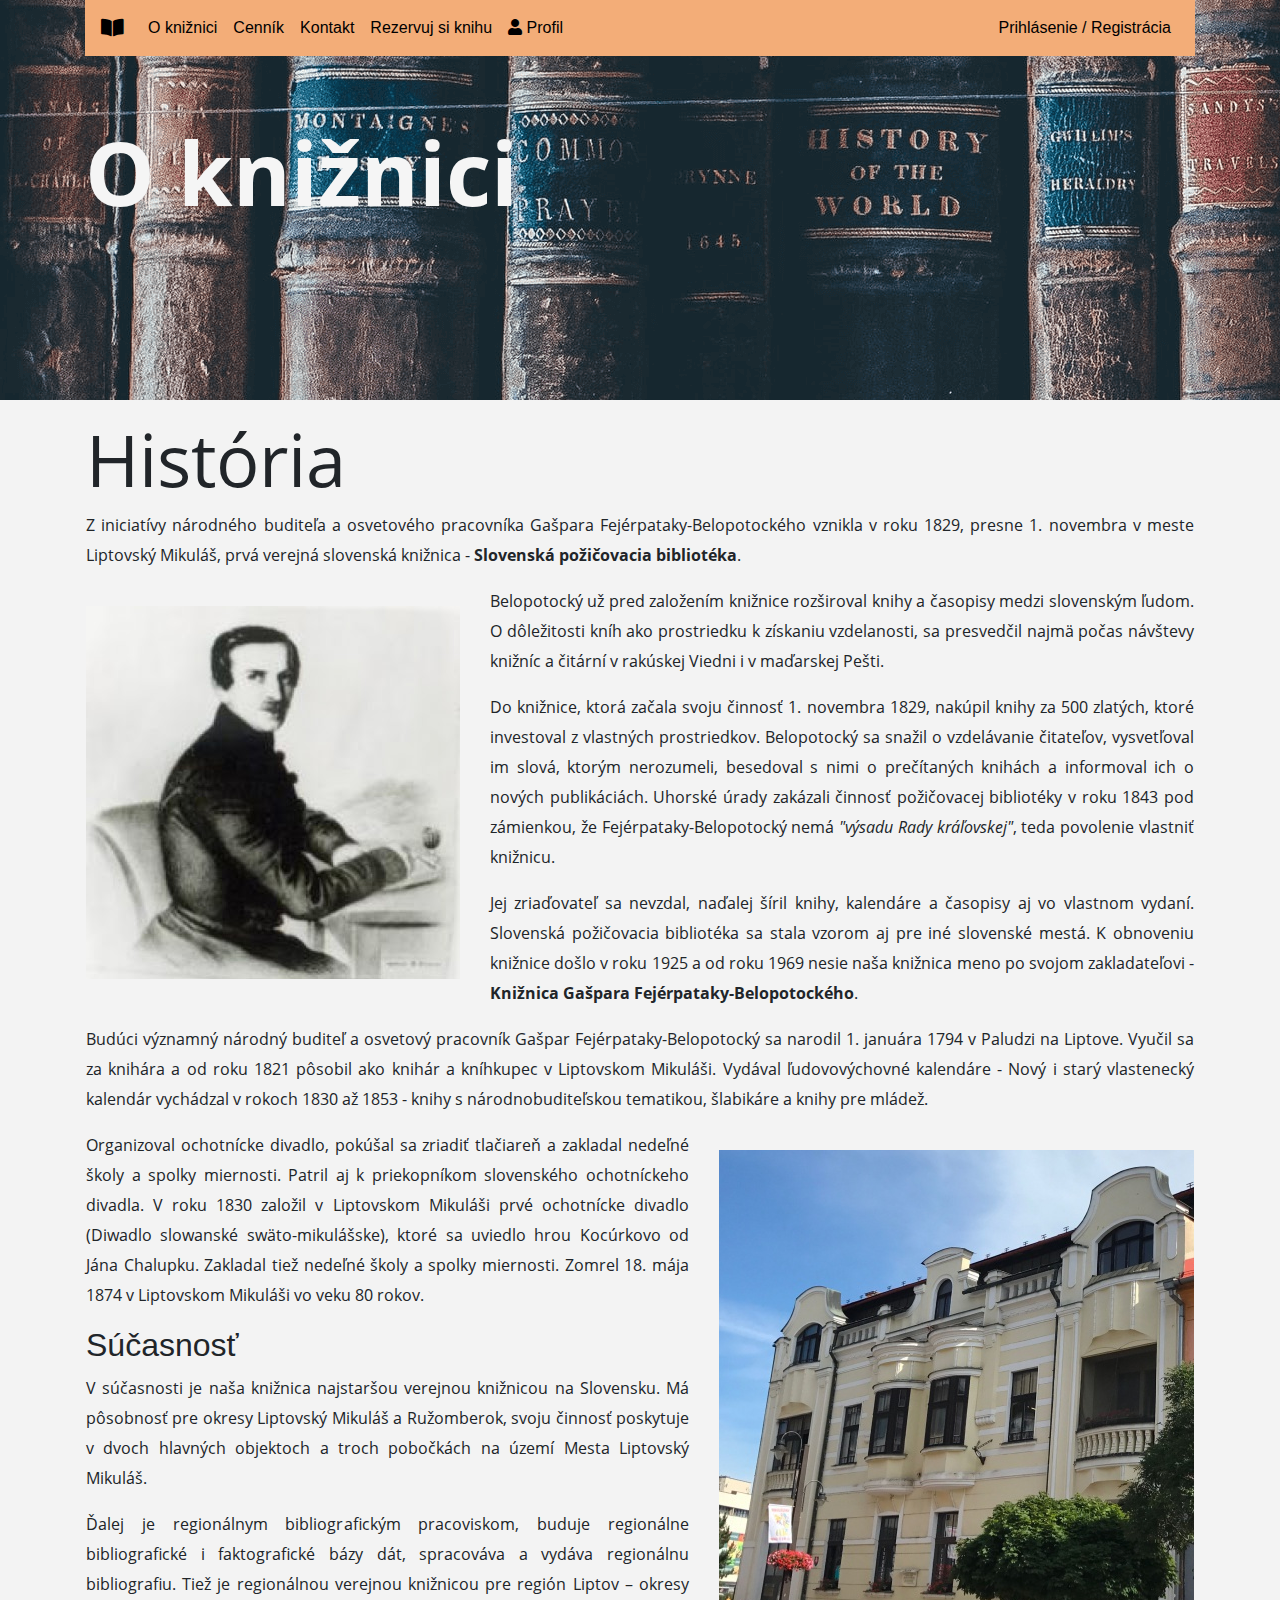
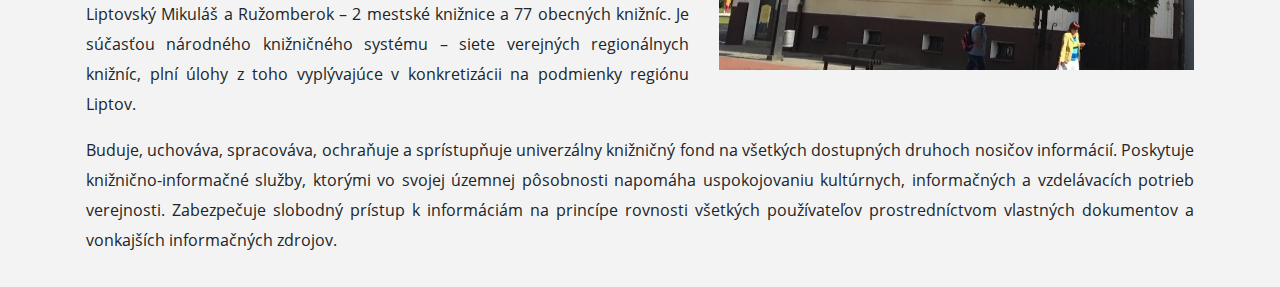
==== about_page.html @ b8bdd4e9 "Pridana stranka o kniznici." ====
<!DOCTYPE html>
<html lang="sk">
<head>
    <meta charset="UTF-8">
    <meta name="viewport" content="width=device-width, initial-scale=1">
    <title>Knižnica</title>
    <link rel="stylesheet" href="bootstrap-4.5.3-dist/css/bootstrap.min.css">
    <link href="fontawesome-free-5.15.1-web/css/fontawesome.css" rel="stylesheet">
    <link href="fontawesome-free-5.15.1-web/css/brands.css" rel="stylesheet">
    <link href="fontawesome-free-5.15.1-web/css/solid.css" rel="stylesheet">
    <link rel="stylesheet" href="css/main_page.css">
    <link rel="stylesheet" href="css/about_page.css">
</head>
<body>
<div id="banner">
    <div class="container">
        <nav class="navbar navbar-expand-md myNavbar">
            <a href="index.html" class="navbar-brand">
                <i class="fas fa-book-open"></i>
            </a>
            <button type="button" class="navbar-toggler" data-toggle="collapse" data-target="#navbarCollapse">
                <i class="fas fa-bars"></i>
            </button>

            <div class="collapse navbar-collapse" id="navbarCollapse">
                <div class="navbar-nav">
                    <a href="#" class="nav-item nav-link active">O knižnici</a>
                    <a href="#" class="nav-item nav-link">Cenník</a>
                    <a href="#" class="nav-item nav-link">Kontakt</a>
                    <a href="reserve_page.html" class="nav-item nav-link">Rezervuj si knihu</a>
                    <a href="profil_page.html" class="nav-item nav-link"> <i class="fas fa-user"></i> Profil </a>
                </div>
                <div class="navbar-nav ml-auto">
                    <a href="login_page.html" class="nav-item nav-link">Prihlásenie / Registrácia</a>
                </div>
            </div>
        </nav>
    </div>

    <div class="jumbotron jumbotron-fluid  bg-transparent">
        <div class="container">
            <h1 class="display-2 bannerText">O knižnici</h1>
        </div>
    </div>
</div>

<div class="container p-3">
    <h1 class="display-3">História</h1>
    <p>
        Z iniciatívy národného buditeľa a osvetového pracovníka Gašpara Fejérpataky-Belopotockého vznikla
        v roku 1829, presne 1. novembra v meste Liptovský Mikuláš,
        prvá verejná slovenská knižnica - <strong>Slovenská požičovacia bibliotéka</strong>.
    </p>
    <aside class="myPictureLeft">
        <img src="img/belopotocky.png" alt="belopotocky" class="img-fluid">
    </aside>
    <p>
        Belopotocký už pred založením knižnice rozširoval knihy a časopisy medzi slovenským ľudom. O dôležitosti kníh
        ako prostriedku k získaniu vzdelanosti, sa presvedčil najmä počas návštevy
        knižníc a čitární v rakúskej Viedni i v maďarskej Pešti.
    </p>
    <p>
        Do knižnice, ktorá začala svoju činnosť 1. novembra 1829, nakúpil knihy za 500 zlatých,
        ktoré investoval z vlastných prostriedkov. Belopotocký sa snažil o vzdelávanie čitateľov,
        vysvetľoval im slová, ktorým nerozumeli, besedoval s nimi o prečítaných knihách a informoval ich o nových publikáciách.
        Uhorské úrady zakázali činnosť požičovacej
        bibliotéky v roku 1843 pod zámienkou, že Fejérpataky-Belopotocký nemá <i>"výsadu Rady kráľovskej"</i>,
        teda povolenie vlastniť knižnicu.
    </p>
    <p>
        Jej zriaďovateľ sa nevzdal, naďalej šíril knihy, kalendáre a časopisy aj vo vlastnom vydaní.
        Slovenská požičovacia bibliotéka sa stala vzorom aj pre iné slovenské mestá. K obnoveniu knižnice
        došlo v roku 1925 a od roku 1969 nesie naša knižnica meno po svojom zakladateľovi - <b>Knižnica Gašpara
        Fejérpataky-Belopotockého</b>.
    </p>
    <p>
        Budúci významný národný buditeľ a osvetový pracovník Gašpar Fejérpataky-Belopotocký sa narodil
        1. januára 1794 v Paludzi na Liptove. Vyučil sa za knihára a od roku 1821 pôsobil ako knihár
        a kníhkupec v Liptovskom Mikuláši. Vydával ľudovovýchovné kalendáre - Nový i starý vlastenecký
        kalendár vychádzal v rokoch 1830 až 1853 - knihy s národnobuditeľskou tematikou, šlabikáre a knihy
        pre mládež.
    </p>
    <aside class="myPictureRight">
        <img src="img/libraryBuilding.png" alt="kniznica" class="img-fluid">
    </aside>
    <p>
        Organizoval ochotnícke divadlo, pokúšal sa zriadiť tlačiareň a zakladal nedeľné školy
        a spolky miernosti.
        Patril aj k priekopníkom slovenského ochotníckeho divadla. V roku 1830 založil v Liptovskom Mikuláši
        prvé ochotnícke divadlo (Diwadlo slowanské swäto-mikulášske), ktoré sa uviedlo hrou Kocúrkovo od Jána Chalupku.
        Zakladal tiež nedeľné školy a spolky miernosti. Zomrel 18. mája 1874 v Liptovskom Mikuláši vo veku 80 rokov.
    </p>

    <h2>Súčasnosť</h2>

    <p>
        V súčasnosti je naša knižnica najstaršou verejnou knižnicou na Slovensku.
        Má pôsobnosť pre okresy Liptovský Mikuláš a Ružomberok, svoju činnosť poskytuje v dvoch hlavných objektoch
        a troch pobočkách na území Mesta Liptovský Mikuláš.
    </p>

    <p>
        Ďalej je regionálnym bibliografickým pracoviskom, buduje regionálne bibliografické i faktografické bázy dát,
        spracováva a vydáva regionálnu bibliografiu. Tiež je regionálnou verejnou knižnicou pre región Liptov – okresy
        Liptovský Mikuláš a Ružomberok – 2 mestské knižnice a 77 obecných knižníc.
        Je súčasťou národného knižničného systému – siete verejných regionálnych knižníc, plní úlohy z toho vyplývajúce
        v konkretizácii na podmienky regiónu Liptov.
    </p>

    <p>
        Buduje, uchováva, spracováva, ochraňuje a sprístupňuje univerzálny knižničný fond na všetkých dostupných
        druhoch nosičov informácií.
        Poskytuje knižnično-informačné služby, ktorými vo svojej územnej pôsobnosti napomáha uspokojovaniu kultúrnych,
        informačných a vzdelávacích potrieb verejnosti.
        Zabezpečuje slobodný prístup k informáciám na princípe rovnosti všetkých používateľov prostredníctvom vlastných dokumentov
        a vonkajších informačných zdrojov.
    </p>

</div>

<!-- Text bol prevzaty z https://www.teraz.sk/magazin/fejerpataky-belopotocky-biblioteka/104081-clanok.html?combinedGlobalTab_webmagazin=1 -->
<!-- Sucasny stav bol prevzaty z http://www.zilinskazupa.sk/sk/samosprava/urad-zsk/odbor-kultury/kulturne-organizacie/kulturne-organizacie-posobnosti-zsk/liptovska-kniznica-gaspara-fejerpataky-belopotockeho-liptovskom-mikulasi.html -->



<script src="jquery/jquery-3.5.1.slim.min.js"></script>
<script src="https://cdnjs.cloudflare.com/ajax/libs/popper.js/1.12.9/umd/popper.min.js" integrity="sha384-ApNbgh9B+Y1QKtv3Rn7W3mgPxhU9K/ScQsAP7hUibX39j7fakFPskvXusvfa0b4Q" crossorigin="anonymous"></script>
<script src="bootstrap-4.5.3-dist/js/bootstrap.bundle.min.js"></script>
</body>
</html>
---- fontawesome-free-5.15.1-web/css/brands.css ----
/*!
 * Font Awesome Free 5.15.1 by @fontawesome - https://fontawesome.com
 * License - https://fontawesome.com/license/free (Icons: CC BY 4.0, Fonts: SIL OFL 1.1, Code: MIT License)
 */
@font-face {
  font-family: 'Font Awesome 5 Brands';
  font-style: normal;
  font-weight: 400;
  font-display: block;
  src: url("../webfonts/fa-brands-400.eot");
  src: url("../webfonts/fa-brands-400.eot?#iefix") format("embedded-opentype"), url("../webfonts/fa-brands-400.woff2") format("woff2"), url("../webfonts/fa-brands-400.woff") format("woff"), url("../webfonts/fa-brands-400.ttf") format("truetype"), url("../webfonts/fa-brands-400.svg#fontawesome") format("svg"); }

.fab {
  font-family: 'Font Awesome 5 Brands';
  font-weight: 400; }
---- fontawesome-free-5.15.1-web/css/solid.css ----
/*!
 * Font Awesome Free 5.15.1 by @fontawesome - https://fontawesome.com
 * License - https://fontawesome.com/license/free (Icons: CC BY 4.0, Fonts: SIL OFL 1.1, Code: MIT License)
 */
@font-face {
  font-family: 'Font Awesome 5 Free';
  font-style: normal;
  font-weight: 900;
  font-display: block;
  src: url("../webfonts/fa-solid-900.eot");
  src: url("../webfonts/fa-solid-900.eot?#iefix") format("embedded-opentype"), url("../webfonts/fa-solid-900.woff2") format("woff2"), url("../webfonts/fa-solid-900.woff") format("woff"), url("../webfonts/fa-solid-900.ttf") format("truetype"), url("../webfonts/fa-solid-900.svg#fontawesome") format("svg"); }

.fa,
.fas {
  font-family: 'Font Awesome 5 Free';
  font-weight: 900; }
---- css/main_page.css ----
body {
    margin: 0;
    padding: 0;
    background-color: #f3f3f3;
}

#banner {
    background-image: url("../img/banner.png");
    min-height: 400px;
    width: 100%;
    background-repeat: no-repeat;
}

.myNavbar {
    background-color: #f3ad78;
}

.myNavbar .navbar-brand,
.myNavbar  .navbar-toggler,
.myNavbar .nav-item {
    color: black;
}

.myNavbar .nav-item:hover {
    color: #d65800;
}

.myNavbar .navbar-brand:hover {
    color: #d65800;
}

.bannerText {
    color: whitesmoke;
    font-weight: bold;
}

.infoCards {
    margin-top: 2vw;
}

.card {
    height: 100%;
}

.page-link {
    color: orange;
    font-weight: bold;
}

.card-img-top {
    width: 100%;
    height: 300px;
    object-fit: cover;
}

#novinky {
    margin-top: 1vw;
}

@media (min-width: 576px) {
    .card-columns {
        column-count: 2;
    }
}

@media screen and (max-width: 480px) {
    .bannerText {
        font-size: 4rem;
    }
}
---- css/about_page.css ----
.myPictureLeft {
    margin: 20px 30px 20px 0;
    float: left;
}

.myPictureRight {
    margin: 20px 0 20px 30px;
    float: right;
}

h1, p {
    font-family: OpenSans, Tahoma, sans-serif;
    text-align: justify;
    line-height: 30px;
}

@media (max-width: 576px) {
    .myPictureLeft {
        margin: 20px 20px 20px 20px;
    }

    .myPictureRight {
        margin: 20px 20px 20px 20px;
    }
}

@font-face {
    font-family: "OpenSans";
    src: url("../fonts/OpenSans-Regular.ttf") format('truetype');
    font-weight: 400;
    font-style: normal;
}

@font-face {
    font-family: "OpenSans";
    src: url('../fonts/OpenSans-Italic.ttf') format('truetype');
    font-weight: 400;
    font-style: italic;
}

@font-face {
    font-family: "OpenSans";
    src: url('../fonts/OpenSans-Bold.ttf') format('truetype');
    font-weight: 700;
    font-style: normal;
}
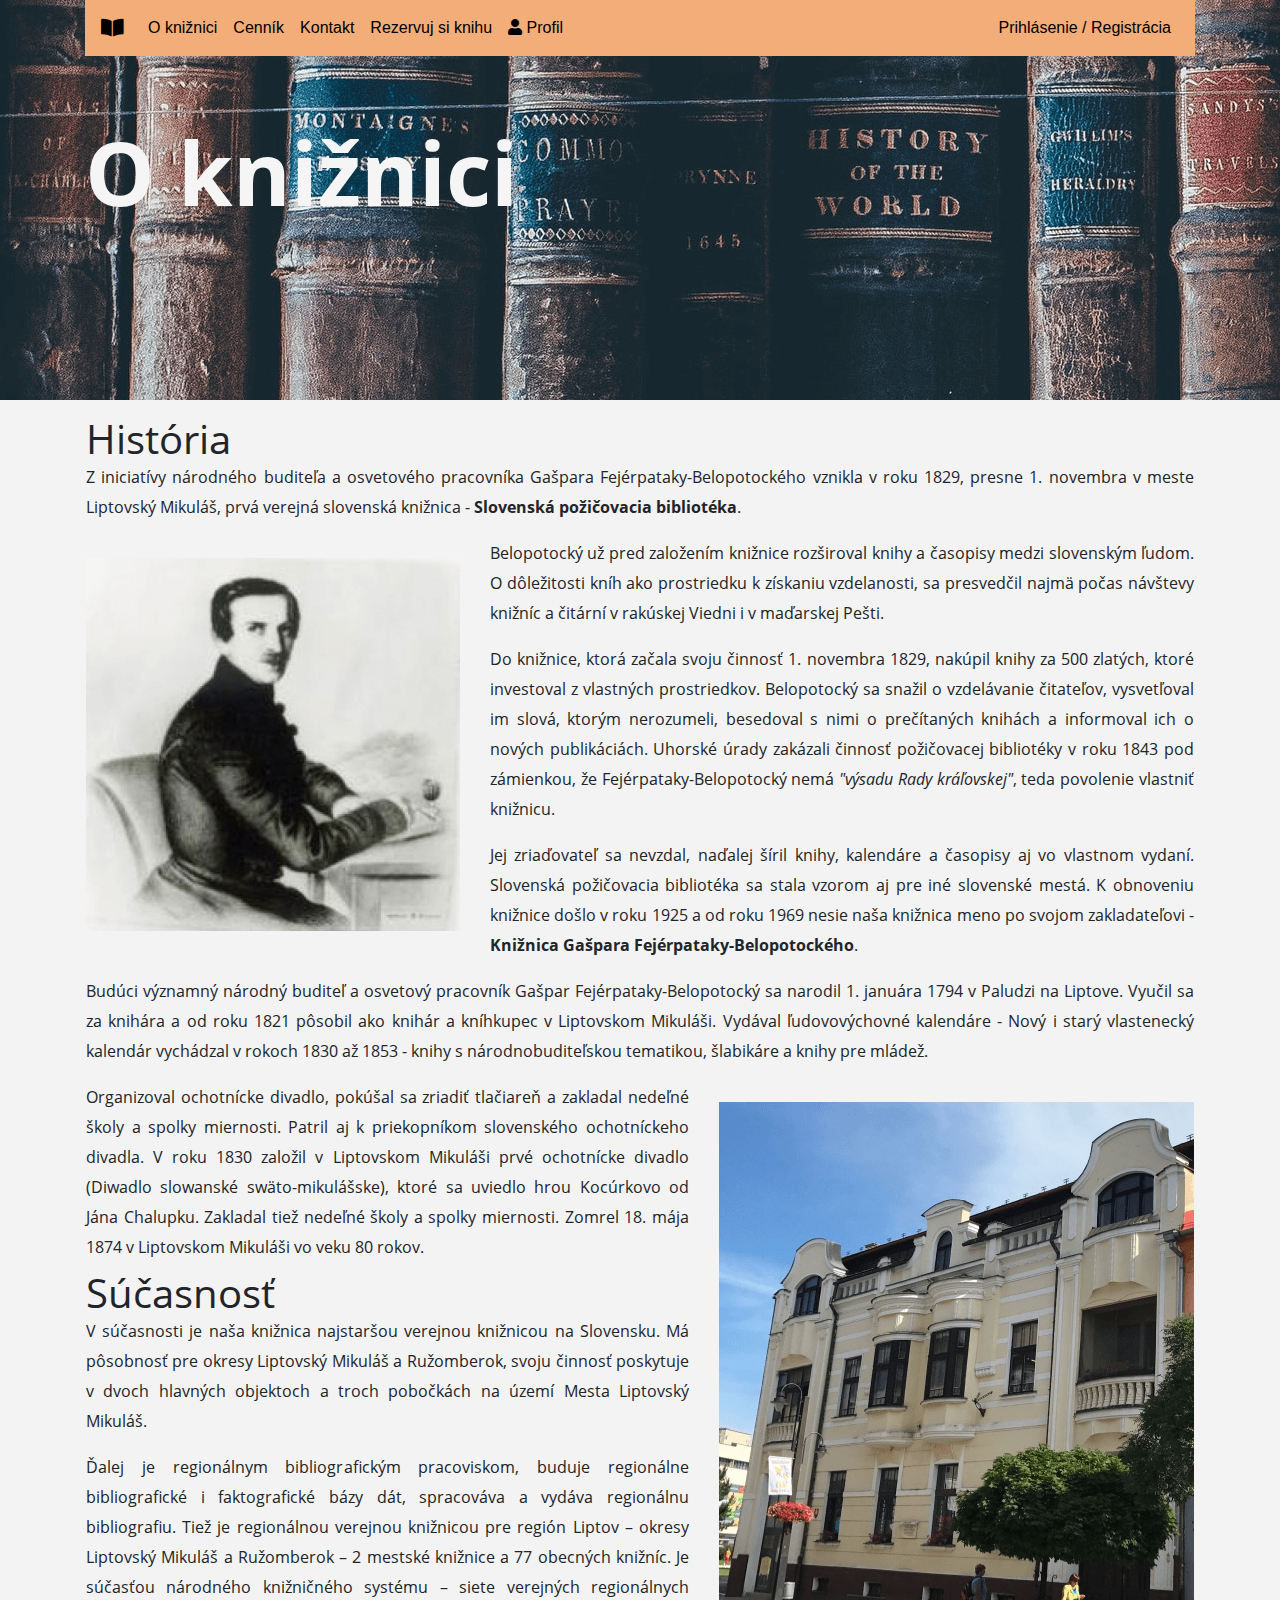
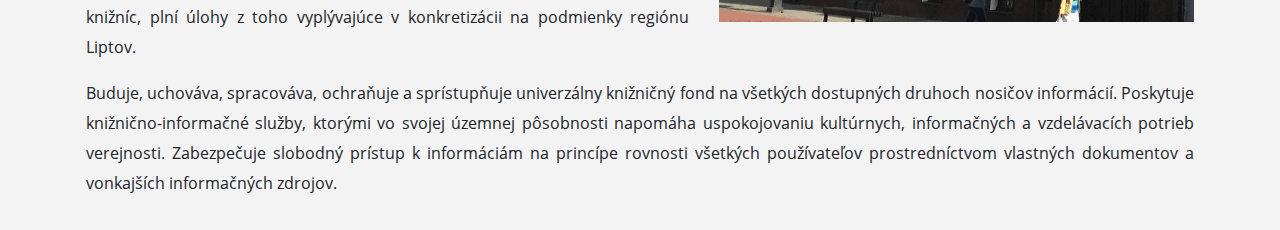
==== commit 10f08114: "Pridany cennik a zmena obrazkov" ====
--- a/about_page.html
+++ b/about_page.html
@@ -25,7 +25,7 @@
             <div class="collapse navbar-collapse" id="navbarCollapse">
                 <div class="navbar-nav">
                     <a href="#" class="nav-item nav-link active">O knižnici</a>
-                    <a href="#" class="nav-item nav-link">Cenník</a>
+                    <a href="price_page.html" class="nav-item nav-link">Cenník</a>
                     <a href="#" class="nav-item nav-link">Kontakt</a>
                     <a href="reserve_page.html" class="nav-item nav-link">Rezervuj si knihu</a>
                     <a href="profil_page.html" class="nav-item nav-link"> <i class="fas fa-user"></i> Profil </a>
@@ -44,8 +44,8 @@
     </div>
 </div>
 
-<div class="container p-3">
-    <h1 class="display-3">História</h1>
+<div class="container p-3 mt-2">
+    <h1>História</h1>
     <p>
         Z iniciatívy národného buditeľa a osvetového pracovníka Gašpara Fejérpataky-Belopotockého vznikla
         v roku 1829, presne 1. novembra v meste Liptovský Mikuláš,
@@ -91,7 +91,7 @@
         Zakladal tiež nedeľné školy a spolky miernosti. Zomrel 18. mája 1874 v Liptovskom Mikuláši vo veku 80 rokov.
     </p>
 
-    <h2>Súčasnosť</h2>
+    <h1>Súčasnosť</h1>
 
     <p>
         V súčasnosti je naša knižnica najstaršou verejnou knižnicou na Slovensku.
